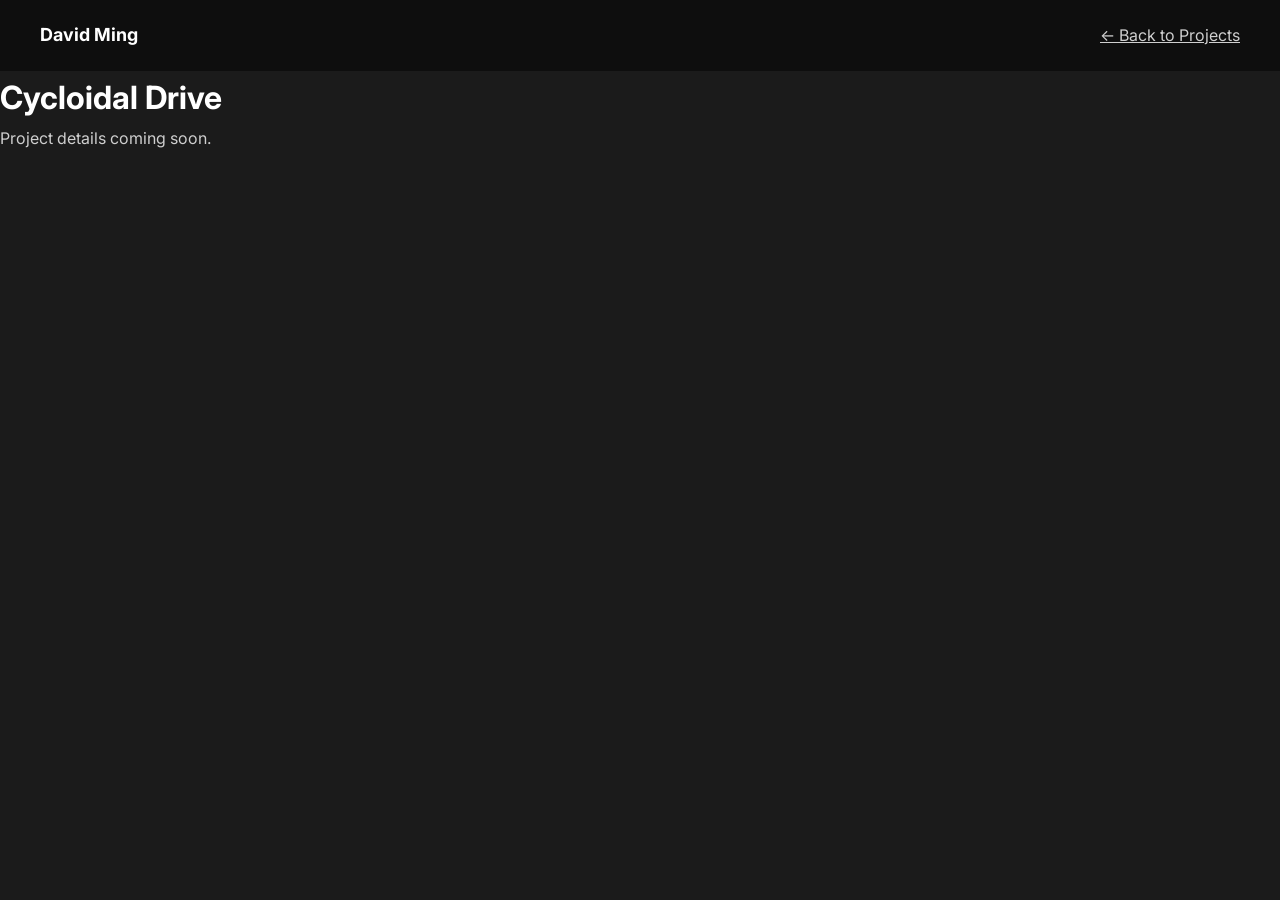
==== cycloidal-drive.html @ c3daa26d "Add files via upload" ====
<!DOCTYPE html>
<html lang="en">
<head>
<meta charset="UTF-8" />
<meta name="viewport" content="width=device-width, initial-scale=1.0"/>
<title>Cycloidal Drive — David Ming</title>
<link rel="stylesheet" href="style.css"/>
<link href="https://fonts.googleapis.com/css2?family=Inter:wght@400;500;600;700&display=swap" rel="stylesheet"/>
</head>
<body>

<header class="navbar">
  <div class="brand">David Ming</div>
  <a class="nav-link" href="index.html#projects">&larr; Back to Projects</a>
</header>

<div class="project-page">
  <h1>Cycloidal Drive</h1>
  <p class="placeholder-note">Project details coming soon.</p>
</div>

</body>
</html>
---- style.css ----
/* ── Reset ── */
*, *::before, *::after {
  box-sizing: border-box;
  margin: 0;
  padding: 0;
}

/* ── Tokens ── */
:root {
  --bg: #1b1b1b;
  --bg-nav: #0e0e0e;
  --card: #232323;
  --card-hover: #2a2a2a;
  --text: #cfcfcf;
  --heading: #ffffff;
  --muted: #8f8f8f;
  --icon-bg: #2a2a2a;
  --border: #2c2c2c;
}

body {
  background: var(--bg);
  color: var(--text);
  font-family: 'Inter', sans-serif;
  font-size: 16px;
  line-height: 1.7;
}

h1, h2, h3 {
  color: var(--heading);
  font-weight: 700;
}

a {
  color: inherit;
}

/* ── Navbar ── */
.navbar {
  background: var(--bg-nav);
  display: flex;
  justify-content: space-between;
  align-items: center;
  padding: 20px 40px;
}

.brand {
  color: var(--heading);
  font-weight: 700;
  font-size: 18px;
}

.tabs {
  display: flex;
  gap: 28px;
}

.tab {
  background: none;
  border: none;
  font: inherit;
  font-size: 15px;
  color: var(--muted);
  cursor: pointer;
}

.tab:hover {
  color: var(--heading);
}

.tab:focus-visible {
  outline: 2px solid var(--muted);
  outline-offset: 4px;
}

.tab.active {
  color: var(--heading);
}

/* ── Layout ── */
.layout {
  max-width: 1080px;
  margin: 0 auto;
  padding: 56px 40px 100px;
  display: grid;
  grid-template-columns: 240px 1fr;
  gap: 64px;
}

/* ── Sidebar ── */
.sidebar {
  display: flex;
  flex-direction: column;
  align-items: flex-start;
}

.avatar {
  width: 88px;
  height: 88px;
  border-radius: 50%;
  background: var(--icon-bg);
  border: 2px solid var(--border);
  display: flex;
  align-items: center;
  justify-content: center;
  font-weight: 700;
  font-size: 24px;
  color: var(--heading);
  margin-bottom: 18px;
}

.sidebar-name {
  font-weight: 700;
  font-size: 18px;
  color: var(--heading);
  margin-bottom: 28px;
}

.sidebar-block {
  margin-bottom: 28px;
}

.sidebar-label {
  font-weight: 700;
  font-size: 13px;
  color: var(--heading);
  margin-bottom: 8px;
}

.sidebar-text {
  font-size: 14px;
  color: var(--text);
  line-height: 1.6;
}

.contact-list {
  list-style: none;
  display: flex;
  flex-direction: column;
  gap: 12px;
}

.contact-list a {
  display: flex;
  align-items: center;
  gap: 10px;
  font-size: 13px;
  color: var(--muted);
  text-decoration: none;
  word-break: break-all;
}

.contact-list a:hover {
  color: var(--heading);
}

.contact-icon {
  width: 26px;
  height: 26px;
  min-width: 26px;
  border-radius: 6px;
  background: var(--icon-bg);
  display: flex;
  align-items: center;
  justify-content: center;
  color: var(--muted);
}

/* ── Content ── */
.content h1 {
  font-size: 32px;
  margin-bottom: 24px;
}

.content h2 {
  font-size: 19px;
  margin-bottom: 4px;
}

.content p {
  max-width: 65ch;
  margin-bottom: 18px;
}

.content ul {
  list-style: disc;
  padding-left: 20px;
  display: flex;
  flex-direction: column;
  gap: 10px;
  margin-bottom: 18px;
  max-width: 65ch;
}

.content li strong {
  color: var(--heading);
  font-weight: 600;
}

.panel[hidden] {
  display: none;
}

.entry-date {
  font-size: 13px;
  color: var(--muted);
  margin-bottom: 12px;
}

/* ── Project tiles ── */
.project-grid {
  display: grid;
  grid-template-columns: repeat(3, 1fr);
  gap: 20px;
}

.project-tile {
  display: flex;
  flex-direction: column;
  align-items: stretch;
  text-align: left;
  background: var(--card);
  border: none;
  border-radius: 8px;
  overflow: hidden;
  cursor: pointer;
  font: inherit;
  color: inherit;
  padding: 0;
  transition: background 0.15s ease;
}

.project-tile:hover,
.project-tile:focus-visible {
  background: var(--card-hover);
  outline: none;
}

.tile-image {
  display: flex;
  align-items: center;
  justify-content: center;
  height: 120px;
  background: var(--icon-bg);
  color: var(--muted);
  font-weight: 700;
  font-size: 20px;
  letter-spacing: 0.04em;
}

.tile-body {
  display: flex;
  flex-direction: column;
  gap: 8px;
  padding: 18px 20px 22px;
}

.tile-title {
  font-weight: 700;
  font-size: 16px;
  color: var(--heading);
}

.tile-desc {
  font-size: 13px;
  color: var(--muted);
  line-height: 1.6;
}

/* ── Project detail view ── */
.back-link {
  display: inline-block;
  background: none;
  border: none;
  color: var(--muted);
  font: inherit;
  font-size: 14px;
  cursor: pointer;
  margin-bottom: 24px;
  padding: 0;
}

.back-link:hover {
  color: var(--heading);
}

.detail-panel[hidden] {
  display: none;
}

/* ── Resume ── */
.download-btn {
  display: inline-block;
  border: 1px solid var(--border);
  color: var(--heading);
  text-decoration: none;
  font-size: 14px;
  padding: 8px 16px;
  border-radius: 4px;
  margin-bottom: 24px;
  transition: background 0.15s ease;
}

.download-btn:hover {
  background: var(--icon-bg);
}

.pdf-frame {
  border: 1px solid var(--border);
  height: 640px;
  margin-bottom: 40px;
}

.pdf-frame iframe {
  width: 100%;
  height: 100%;
  border: none;
}

/* ── Responsive ── */
@media (max-width: 720px) {
  .navbar {
    flex-direction: column;
    align-items: flex-start;
    gap: 12px;
    padding: 20px 24px;
  }

  .tabs {
    gap: 20px;
    flex-wrap: wrap;
  }

  .layout {
    grid-template-columns: 1fr;
    padding: 40px 24px 80px;
    gap: 40px;
  }

  .project-grid {
    grid-template-columns: 1fr;
  }

  .pdf-frame {
    height: 420px;
  }
}
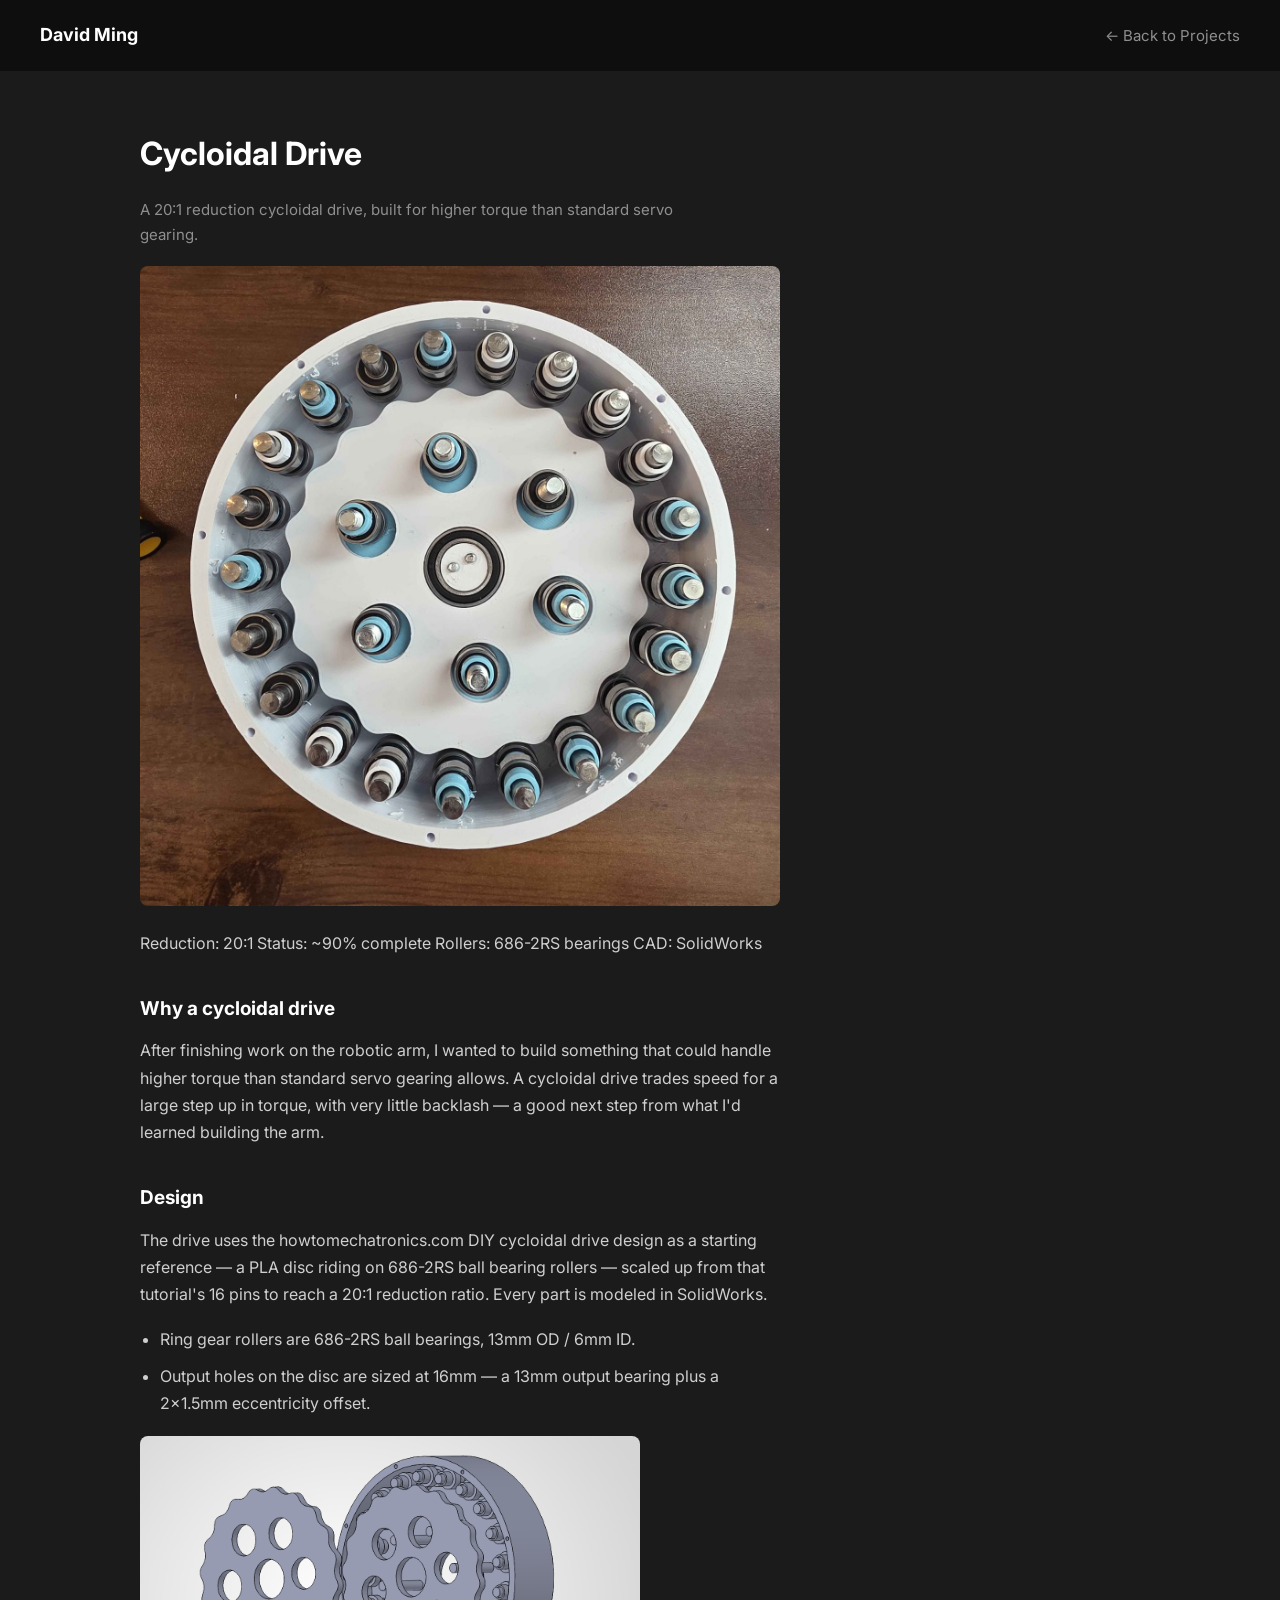
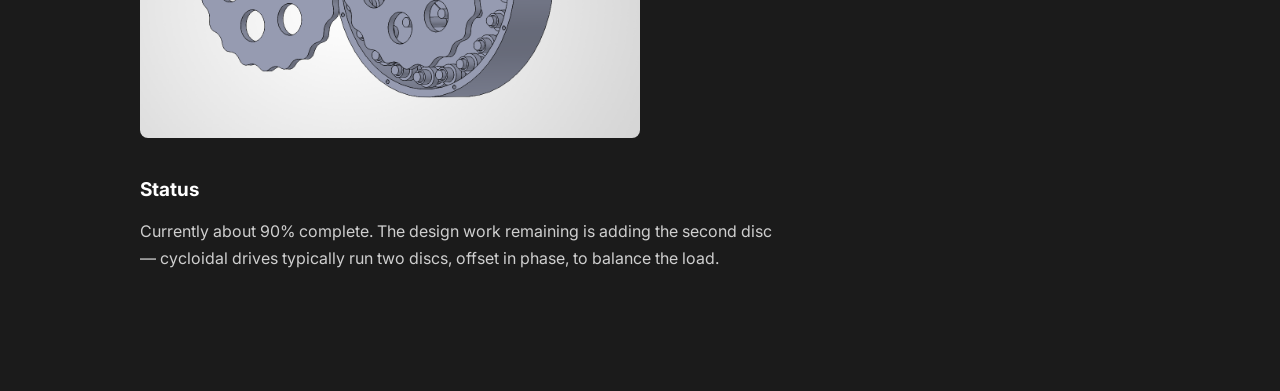
==== commit f5300198: "Add files via upload" ====
--- a/cycloidal-drive.html
+++ b/cycloidal-drive.html
@@ -16,7 +16,44 @@
 
 <div class="project-page">
   <h1>Cycloidal Drive</h1>
-  <p class="placeholder-note">Project details coming soon.</p>
+  <p class="tagline">A 20:1 reduction cycloidal drive, built for higher torque than standard servo gearing.</p>
+
+  <img class="hero-image" src="cycloidal-drive-1.jpg" alt="Cycloidal disc with output roller pins around its edge and an eccentric bearing at center"/>
+
+  <div class="tags">
+    <span class="tag">Reduction: 20:1</span>
+    <span class="tag">Status: ~90% complete</span>
+    <span class="tag">Rollers: 686-2RS bearings</span>
+    <span class="tag">CAD: SolidWorks</span>
+  </div>
+
+  <h2>Why a cycloidal drive</h2>
+  <p>
+    After finishing work on the robotic arm, I wanted to build something
+    that could handle higher torque than standard servo gearing allows.
+    A cycloidal drive trades speed for a large step up in torque, with very
+    little backlash — a good next step from what I'd learned building the arm.
+  </p>
+
+  <h2>Design</h2>
+  <p>
+    The drive uses the howtomechatronics.com DIY cycloidal drive design as a
+    starting reference — a PLA disc riding on 686-2RS ball bearing rollers —
+    scaled up from that tutorial's 16 pins to reach a 20:1 reduction ratio.
+    Every part is modeled in SolidWorks.
+  </p>
+  <ul>
+    <li>Ring gear rollers are 686-2RS ball bearings, 13mm OD / 6mm ID.</li>
+    <li>Output holes on the disc are sized at 16mm — a 13mm output bearing plus a 2×1.5mm eccentricity offset.</li>
+  </ul>
+  <img class="detail-photo" src="cycloidal-drive-2.png" alt="SolidWorks assembly of the cycloidal disc and outer housing with roller pins"/>
+
+  <h2>Status</h2>
+  <p>
+    Currently about 90% complete. The design work remaining is adding the
+    second disc — cycloidal drives typically run two discs, offset in phase,
+    to balance the load.
+  </p>
 </div>
 
 </body>
--- a/style.css
+++ b/style.css
@@ -1,11 +1,11 @@
-/* ── Reset ── */
+/* Reset */
 *, *::before, *::after {
   box-sizing: border-box;
   margin: 0;
   padding: 0;
 }
 
-/* ── Tokens ── */
+/* Tokens */
 :root {
   --bg: #1b1b1b;
   --bg-nav: #0e0e0e;
@@ -35,7 +35,7 @@
   color: inherit;
 }
 
-/* ── Navbar ── */
+/* Navbar */
 .navbar {
   background: var(--bg-nav);
   display: flex;
@@ -77,7 +77,7 @@
   color: var(--heading);
 }
 
-/* ── Layout ── */
+/* Layout */
 .layout {
   max-width: 1080px;
   margin: 0 auto;
@@ -87,7 +87,7 @@
   gap: 64px;
 }
 
-/* ── Sidebar ── */
+/* Sidebar */
 .sidebar {
   display: flex;
   flex-direction: column;
@@ -166,7 +166,7 @@
   color: var(--muted);
 }
 
-/* ── Content ── */
+/* Content */
 .content h1 {
   font-size: 32px;
   margin-bottom: 24px;
@@ -207,7 +207,7 @@
   margin-bottom: 12px;
 }
 
-/* ── Project tiles ── */
+/* Project tiles */
 .project-grid {
   display: grid;
   grid-template-columns: repeat(3, 1fr);
@@ -219,33 +219,37 @@
   flex-direction: column;
   align-items: stretch;
   text-align: left;
+  text-decoration: none;
   background: var(--card);
-  border: none;
   border-radius: 8px;
   overflow: hidden;
   cursor: pointer;
-  font: inherit;
-  color: inherit;
-  padding: 0;
   transition: background 0.15s ease;
 }
 
 .project-tile:hover,
 .project-tile:focus-visible {
   background: var(--card-hover);
-  outline: none;
+  outline: 2px solid var(--muted);
+  outline-offset: 2px;
 }
 
 .tile-image {
   display: flex;
   align-items: center;
   justify-content: center;
-  height: 120px;
+  height: 170px;
   background: var(--icon-bg);
   color: var(--muted);
   font-weight: 700;
-  font-size: 20px;
+  font-size: 22px;
   letter-spacing: 0.04em;
+}
+
+.tile-image img {
+  width: 100%;
+  height: 100%;
+  object-fit: cover;
 }
 
 .tile-body {
@@ -267,28 +271,118 @@
   line-height: 1.6;
 }
 
-/* ── Project detail view ── */
-.back-link {
-  display: inline-block;
-  background: none;
-  border: none;
-  color: var(--muted);
-  font: inherit;
-  font-size: 14px;
-  cursor: pointer;
+/* Standalone project pages */
+.nav-link {
+  color: var(--muted);
+  text-decoration: none;
+  font-size: 15px;
+}
+
+.nav-link:hover {
+  color: var(--heading);
+}
+
+.project-page {
+  max-width: 1080px;
+  margin: 0 auto;
+  padding: 56px 40px 100px;
+}
+
+.project-page h1 {
+  font-size: 32px;
+  color: var(--heading);
+  margin-bottom: 16px;
+}
+
+.placeholder-note {
+  color: var(--muted);
+  font-size: 15px;
+}
+
+.tagline {
+  color: var(--muted);
+  font-size: 15px;
+  margin-bottom: 28px;
+}
+
+.project-page h2 {
+  font-size: 19px;
+  color: var(--heading);
+  margin-top: 36px;
+  margin-bottom: 12px;
+}
+
+.project-page p {
+  max-width: 65ch;
+  margin-bottom: 18px;
+}
+
+.project-page code {
+  font-family: 'Courier New', monospace;
+  background: var(--icon-bg);
+  padding: 2px 6px;
+  border-radius: 4px;
+  font-size: 0.9em;
+}
+
+.project-page ul {
+  list-style: disc;
+  padding-left: 20px;
+  display: flex;
+  flex-direction: column;
+  gap: 10px;
+  margin-bottom: 18px;
+  max-width: 65ch;
+}
+
+.hero-image {
+  width: 100%;
+  max-width: 640px;
+  border-radius: 8px;
+  display: block;
   margin-bottom: 24px;
-  padding: 0;
-}
-
-.back-link:hover {
-  color: var(--heading);
-}
-
-.detail-panel[hidden] {
-  display: none;
-}
-
-/* ── Resume ── */
+}
+
+.detail-photo-grid {
+  display: grid;
+  grid-template-columns: 1fr 1fr;
+  gap: 24px;
+  margin-bottom: 8px;
+  max-width: 800px;
+}
+
+.detail-photo-grid figure {
+  margin: 0;
+}
+
+.detail-photo-grid img {
+  width: 100%;
+  border-radius: 8px;
+  display: block;
+}
+
+.detail-photo-grid figcaption {
+  font-size: 13px;
+  color: var(--muted);
+  margin-top: 10px;
+  line-height: 1.5;
+}
+
+.detail-photo {
+  width: 100%;
+  max-width: 500px;
+  border-radius: 8px;
+  display: block;
+  margin-bottom: 16px;
+}
+
+@media (max-width: 560px) {
+  .detail-photo-grid {
+    grid-template-columns: 1fr;
+  }
+}
+
+/* Resume */
 .download-btn {
   display: inline-block;
   border: 1px solid var(--border);
@@ -317,7 +411,7 @@
   border: none;
 }
 
-/* ── Responsive ── */
+/* Responsive */
 @media (max-width: 720px) {
   .navbar {
     flex-direction: column;
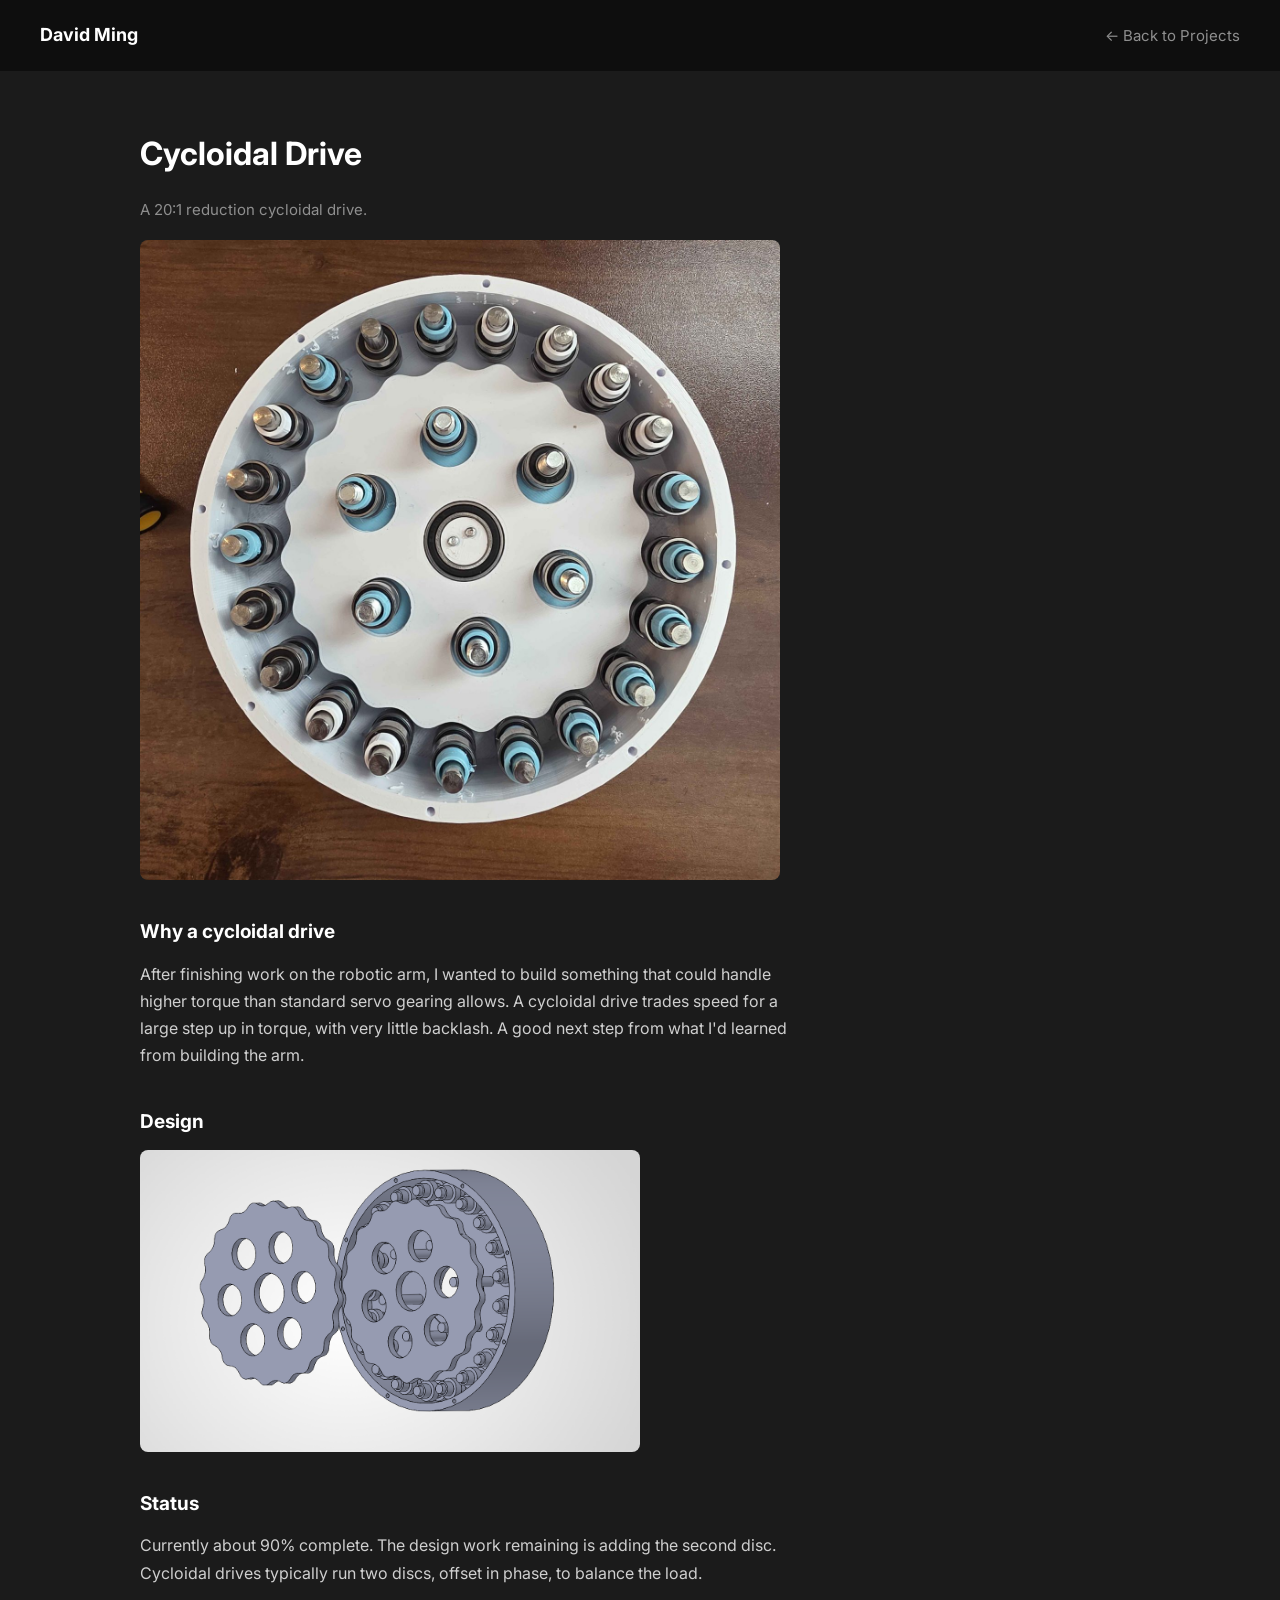
==== commit abba0713: "Update cycloidal-drive.html" ====
--- a/cycloidal-drive.html
+++ b/cycloidal-drive.html
@@ -16,42 +16,25 @@
 
 <div class="project-page">
   <h1>Cycloidal Drive</h1>
-  <p class="tagline">A 20:1 reduction cycloidal drive, built for higher torque than standard servo gearing.</p>
+  <p class="tagline">A 20:1 reduction cycloidal drive.</p>
 
   <img class="hero-image" src="cycloidal-drive-1.jpg" alt="Cycloidal disc with output roller pins around its edge and an eccentric bearing at center"/>
-
-  <div class="tags">
-    <span class="tag">Reduction: 20:1</span>
-    <span class="tag">Status: ~90% complete</span>
-    <span class="tag">Rollers: 686-2RS bearings</span>
-    <span class="tag">CAD: SolidWorks</span>
-  </div>
 
   <h2>Why a cycloidal drive</h2>
   <p>
     After finishing work on the robotic arm, I wanted to build something
     that could handle higher torque than standard servo gearing allows.
     A cycloidal drive trades speed for a large step up in torque, with very
-    little backlash — a good next step from what I'd learned building the arm.
+    little backlash. A good next step from what I'd learned from building the arm.
   </p>
 
   <h2>Design</h2>
-  <p>
-    The drive uses the howtomechatronics.com DIY cycloidal drive design as a
-    starting reference — a PLA disc riding on 686-2RS ball bearing rollers —
-    scaled up from that tutorial's 16 pins to reach a 20:1 reduction ratio.
-    Every part is modeled in SolidWorks.
-  </p>
-  <ul>
-    <li>Ring gear rollers are 686-2RS ball bearings, 13mm OD / 6mm ID.</li>
-    <li>Output holes on the disc are sized at 16mm — a 13mm output bearing plus a 2×1.5mm eccentricity offset.</li>
-  </ul>
   <img class="detail-photo" src="cycloidal-drive-2.png" alt="SolidWorks assembly of the cycloidal disc and outer housing with roller pins"/>
 
   <h2>Status</h2>
   <p>
     Currently about 90% complete. The design work remaining is adding the
-    second disc — cycloidal drives typically run two discs, offset in phase,
+    second disc. Cycloidal drives typically run two discs, offset in phase,
     to balance the load.
   </p>
 </div>
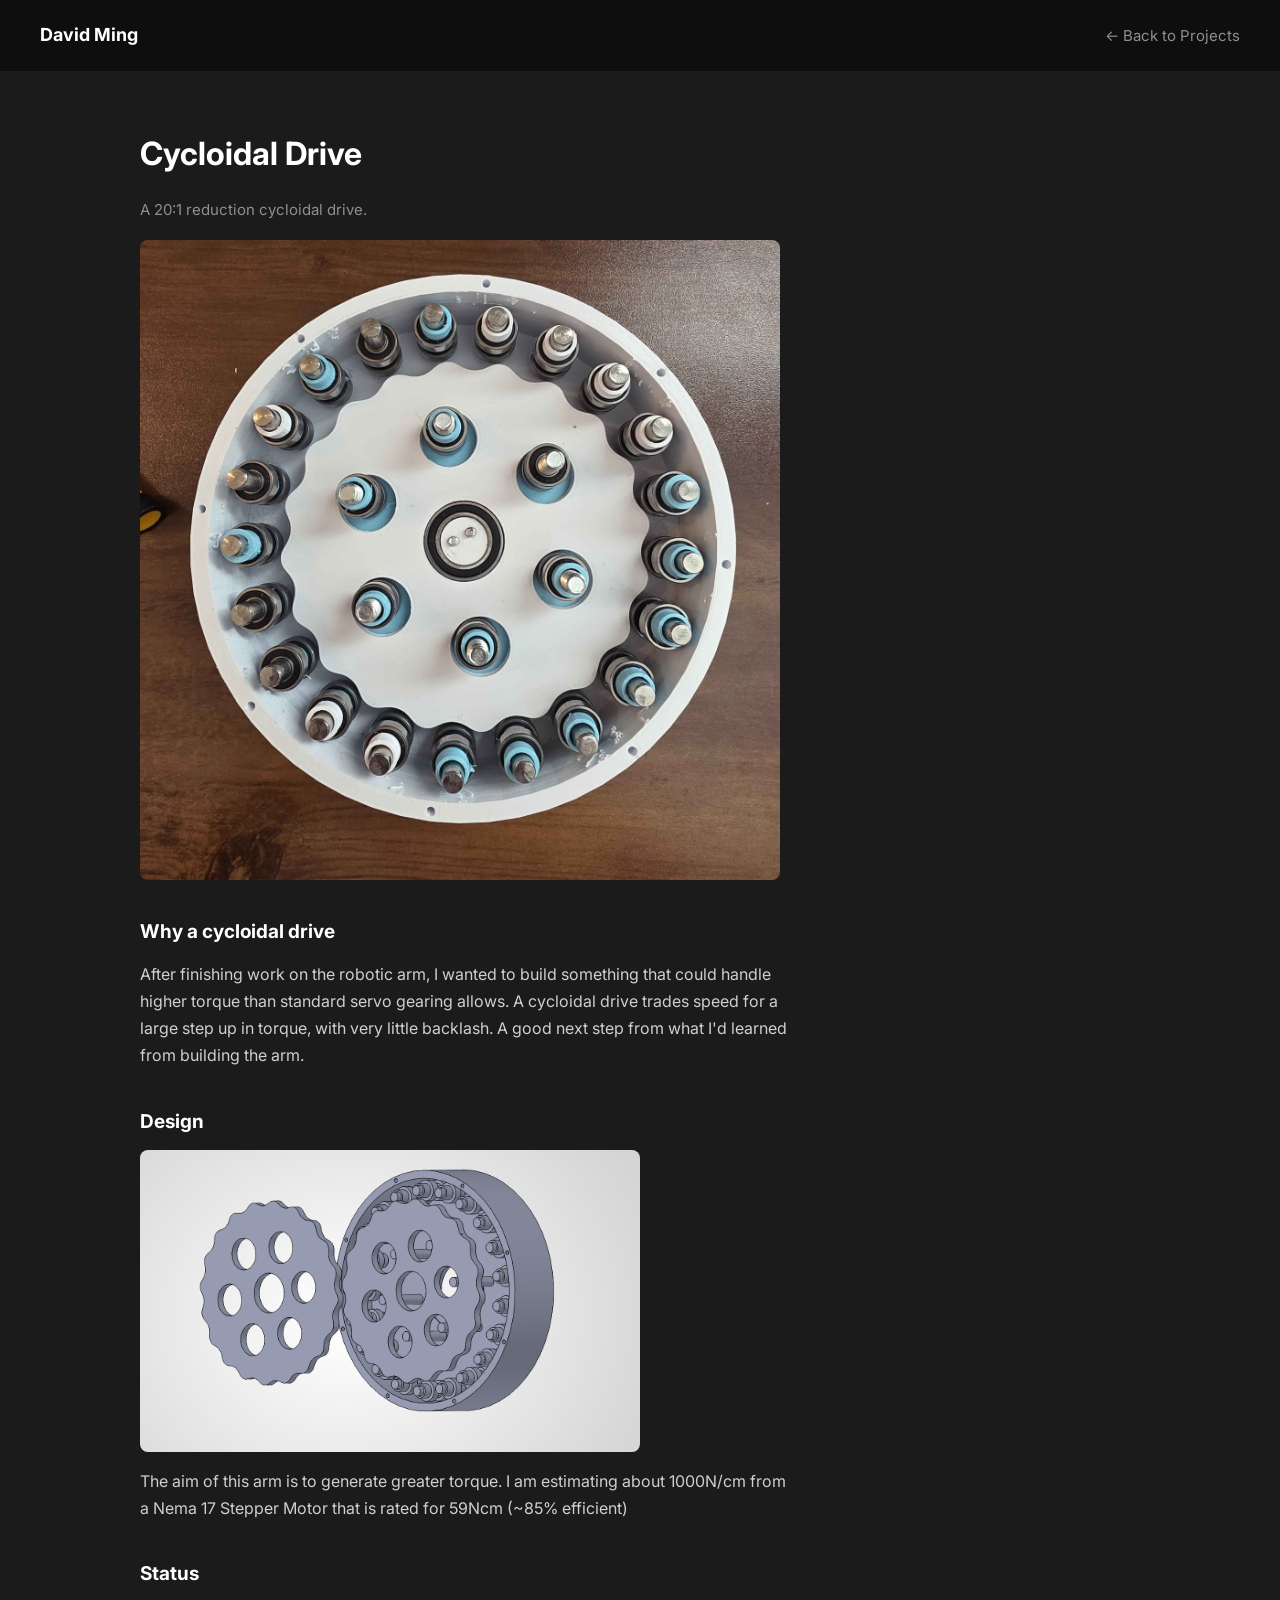
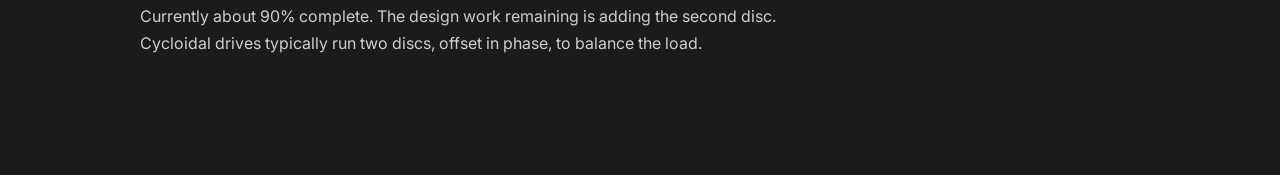
==== commit 82f76cdf: "Add torque estimation to design section Added a paragraph estimating torque output from the Nema 17 " ====
--- a/cycloidal-drive.html
+++ b/cycloidal-drive.html
@@ -31,6 +31,8 @@
   <h2>Design</h2>
   <img class="detail-photo" src="cycloidal-drive-2.png" alt="SolidWorks assembly of the cycloidal disc and outer housing with roller pins"/>
 
+  <p> The aim of this arm is to generate greater torque. I am estimating about 1000N/cm from a Nema 17 Stepper Motor that is rated for 59Ncm (~85% efficient)</p>
+
   <h2>Status</h2>
   <p>
     Currently about 90% complete. The design work remaining is adding the
--- a/style.css
+++ b/style.css
@@ -312,6 +312,13 @@
   margin-bottom: 12px;
 }
 
+.project-page h3 {
+  font-size: 15px;
+  color: var(--heading);
+  margin-top: 28px;
+  margin-bottom: 10px;
+}
+
 .project-page p {
   max-width: 65ch;
   margin-bottom: 18px;
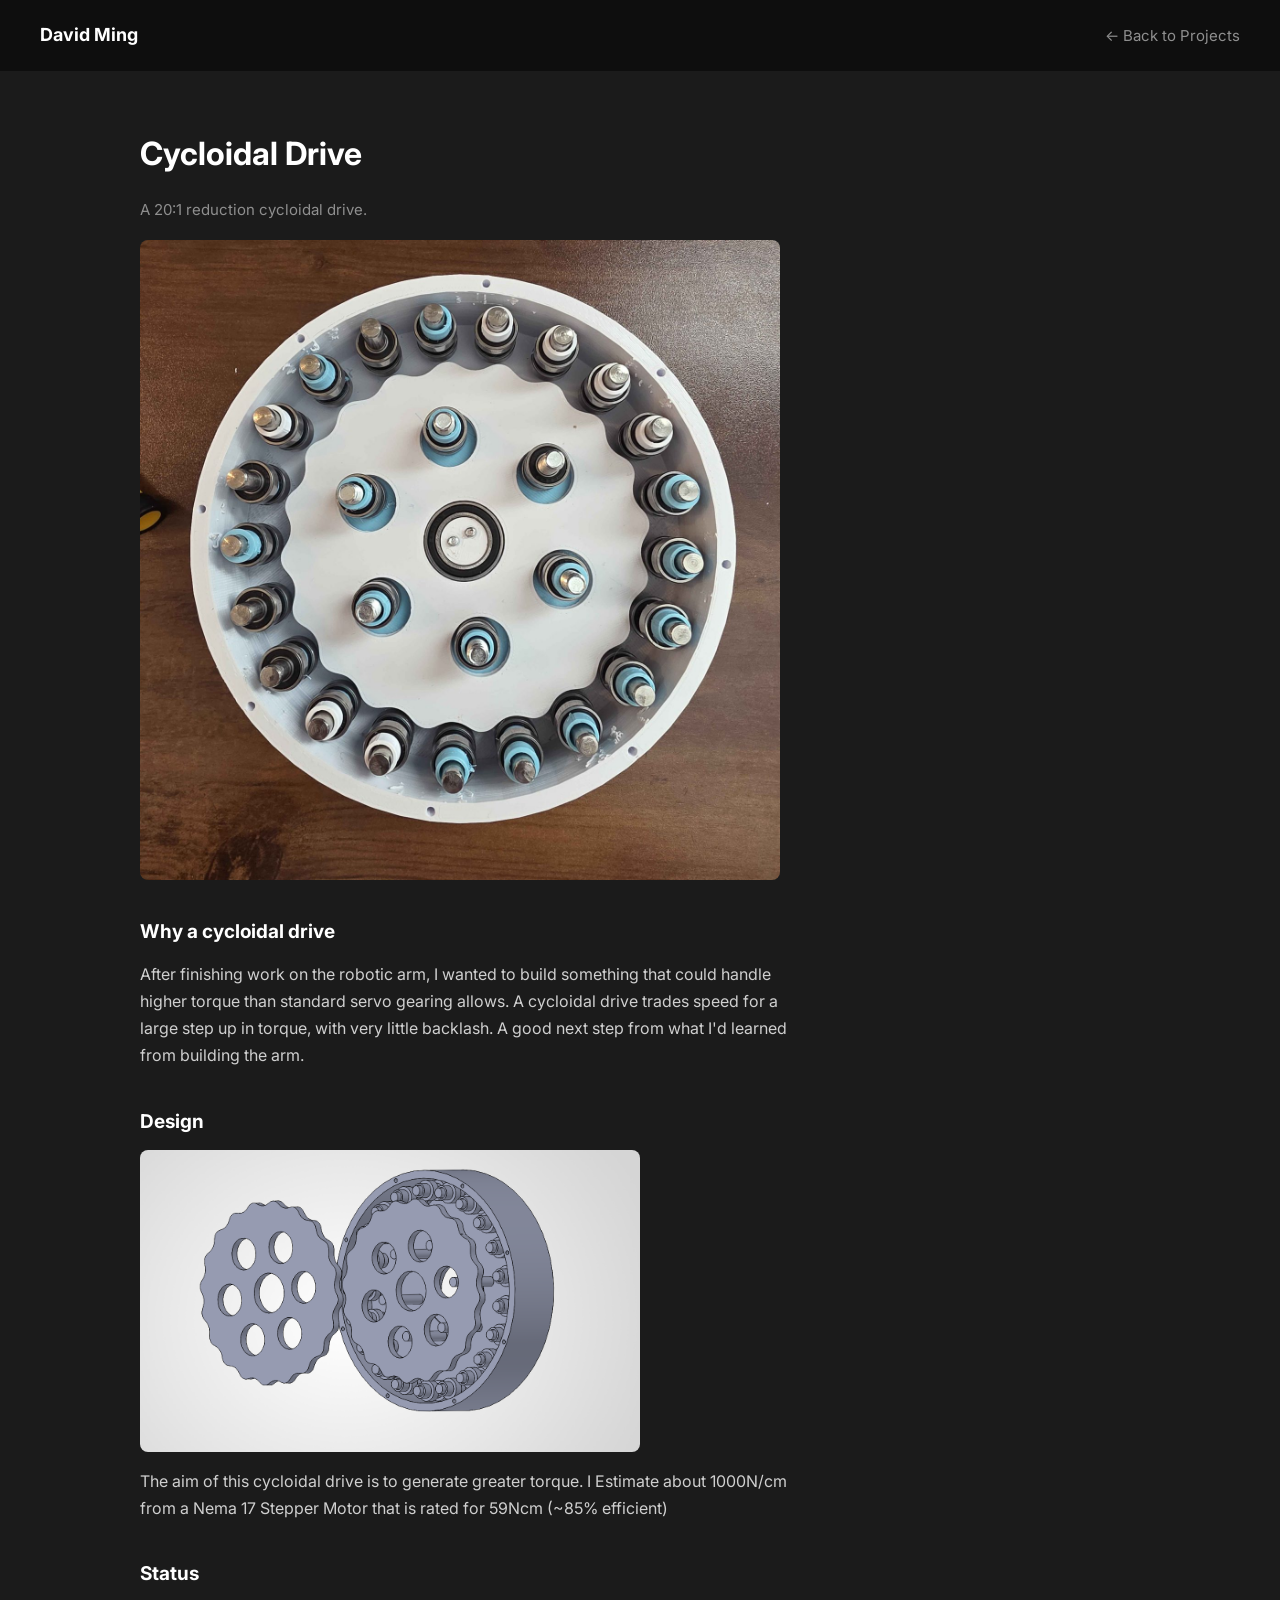
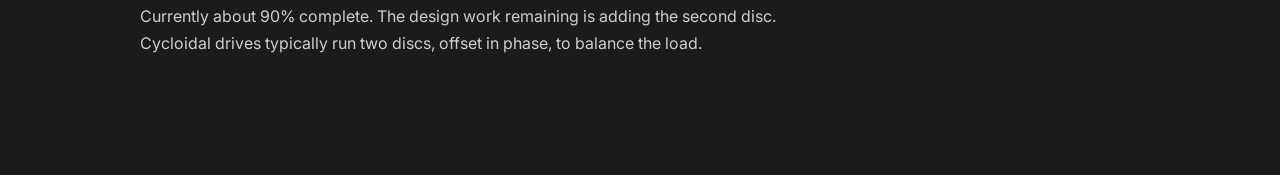
==== commit abf5242d: "Update cycloidal-drive.html" ====
--- a/cycloidal-drive.html
+++ b/cycloidal-drive.html
@@ -31,7 +31,7 @@
   <h2>Design</h2>
   <img class="detail-photo" src="cycloidal-drive-2.png" alt="SolidWorks assembly of the cycloidal disc and outer housing with roller pins"/>
 
-  <p> The aim of this arm is to generate greater torque. I am estimating about 1000N/cm from a Nema 17 Stepper Motor that is rated for 59Ncm (~85% efficient)</p>
+  <p> The aim of this cycloidal drive is to generate greater torque. I Estimate about 1000N/cm from a Nema 17 Stepper Motor that is rated for 59Ncm (~85% efficient)</p>
 
   <h2>Status</h2>
   <p>
